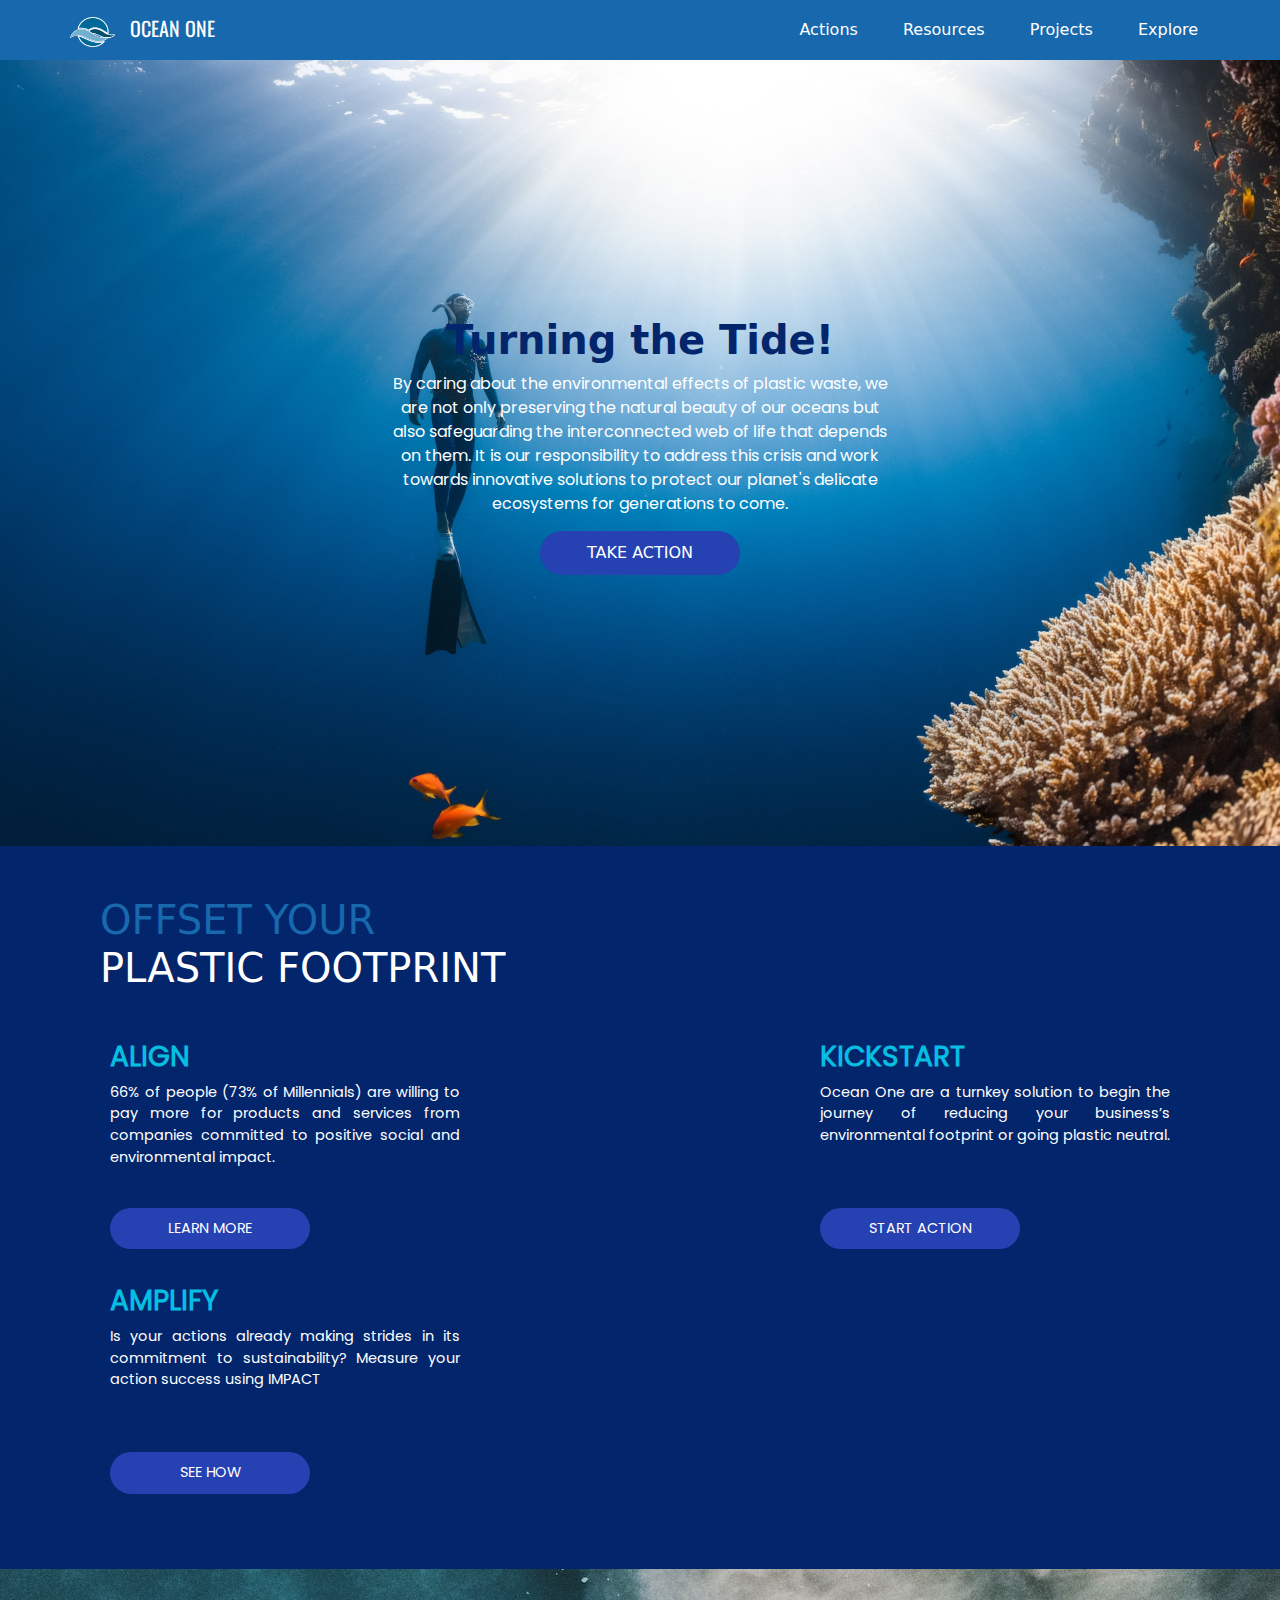
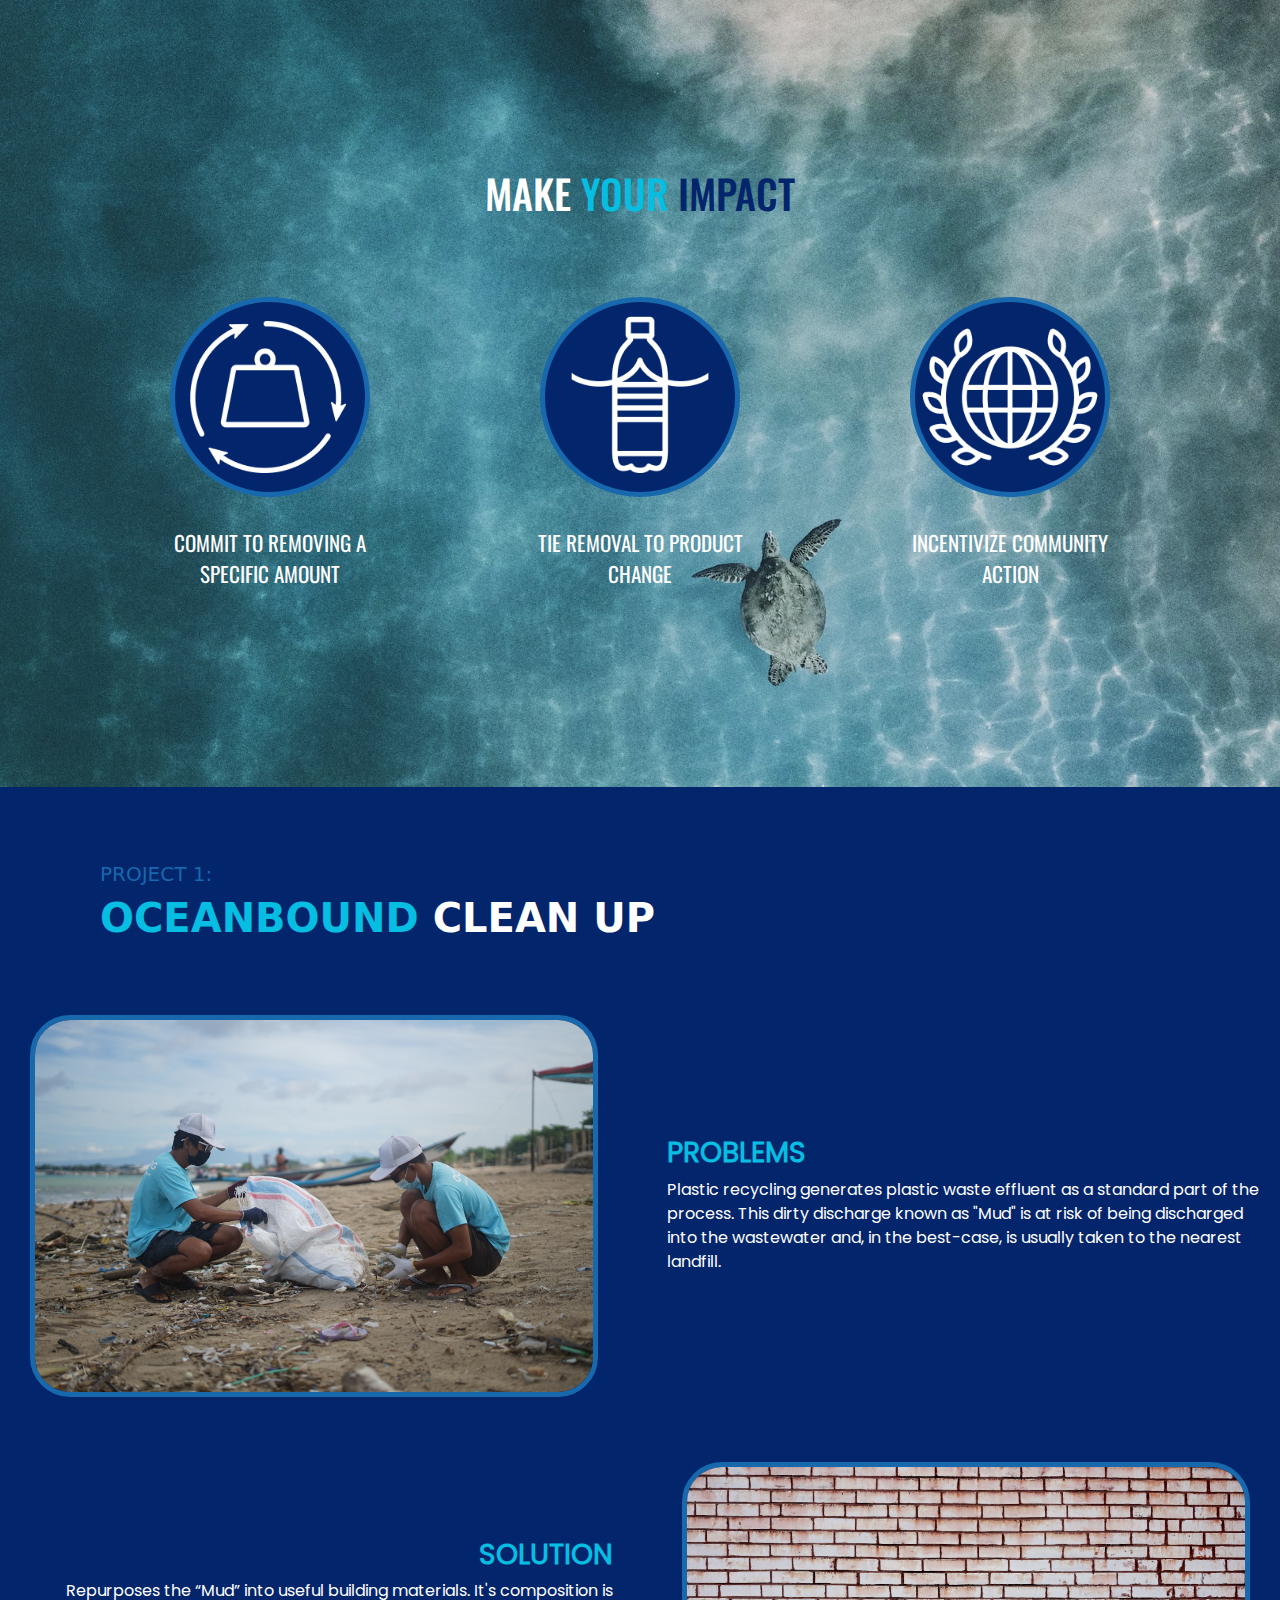
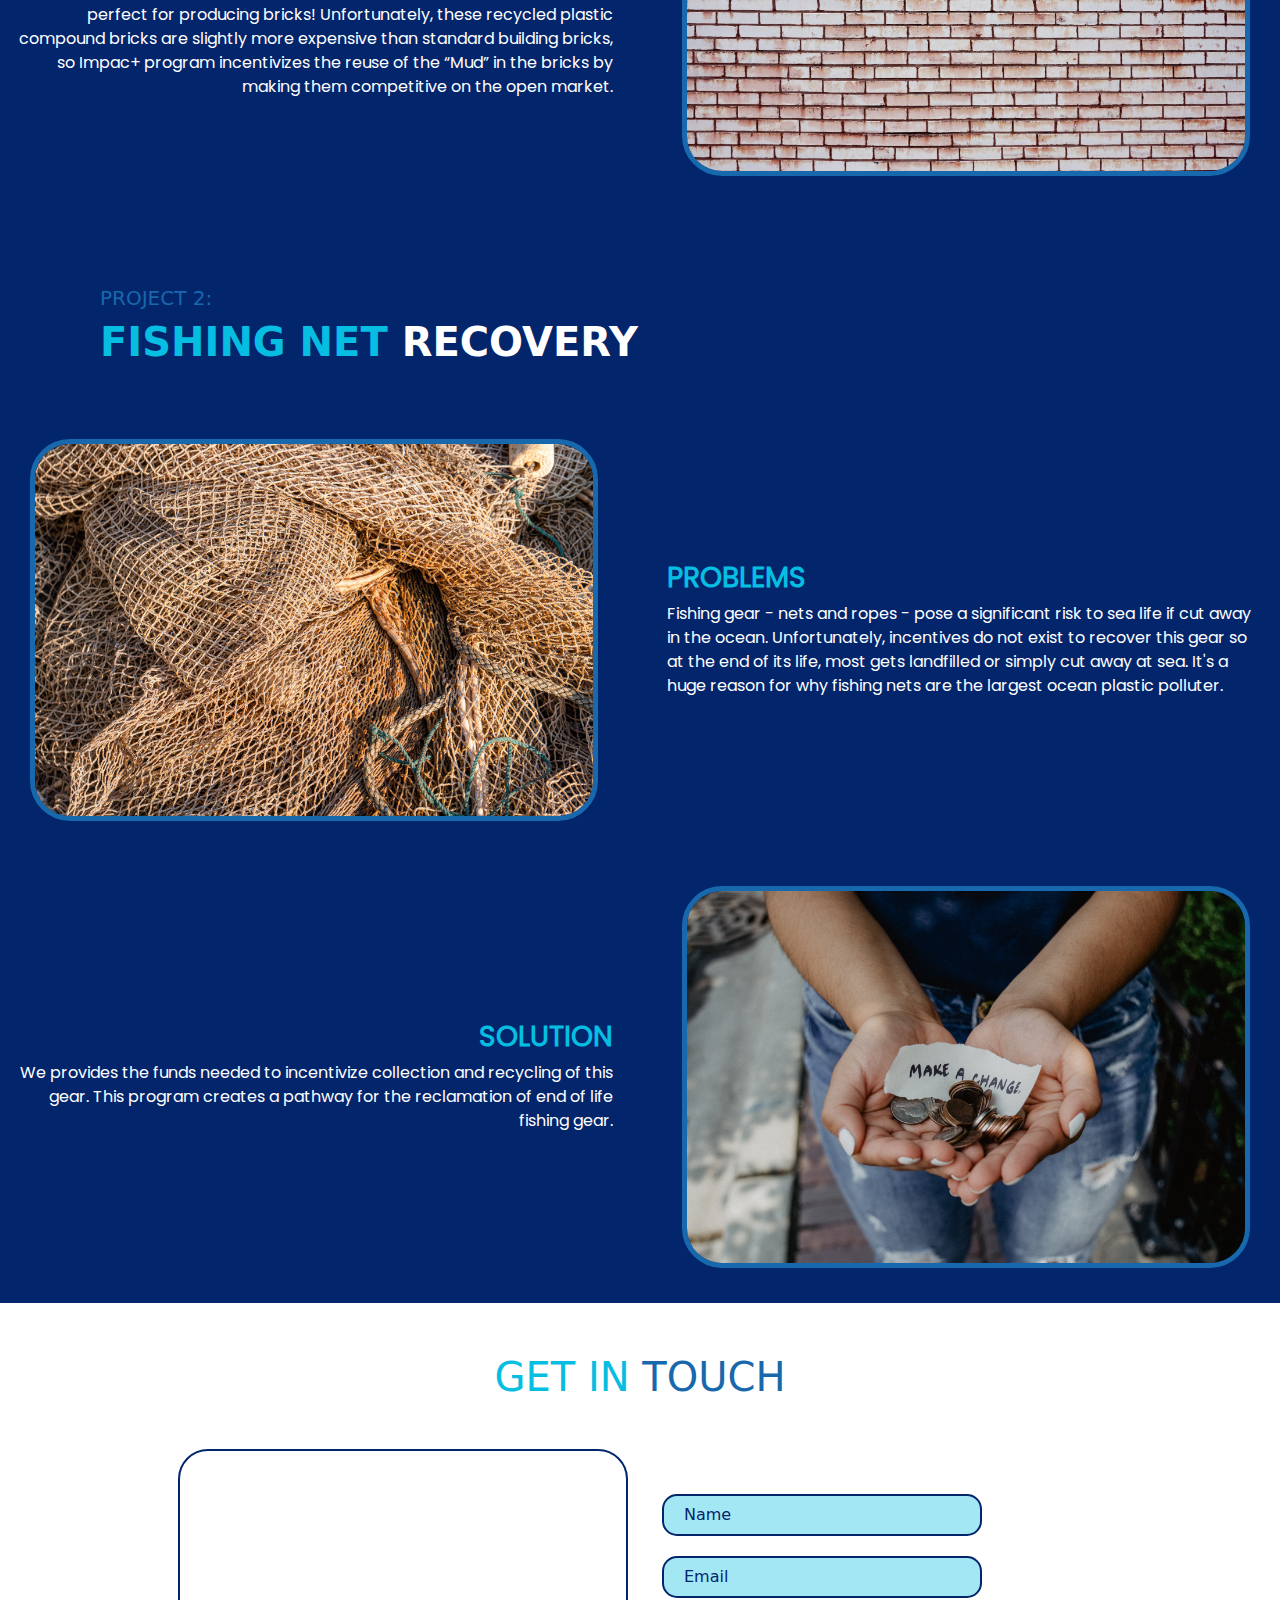
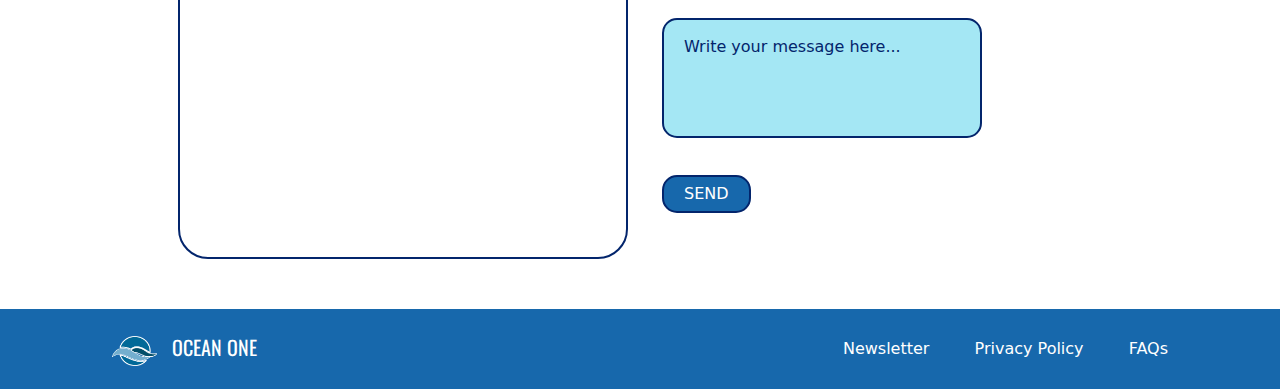
==== index.html @ 67caeda7 "ocean one" ====
<!DOCTYPE html>
<html lang="en">
<head>
    <meta charset="UTF-8">
    <meta http-equiv="X-UA-Compatible" content="IE=edge">
    <meta name="viewport" content="width=device-width, initial-scale=1.0">
    <link href="css/bootstrap.min.css" rel="stylesheet">
    <link href="style.css" rel="stylesheet">
    <title>Ocean One</title>
</head>
<body>
    <div class="navigation">
        <div class="row align-items-center">
            <div class="col-auto">
                <div class="logo">
                    <span id="webtitle"><img src="assets/g817.png" style="width: 45px; height: 30px; margin-right: 15px;">OCEAN ONE</span>
                </div>
            </div>
            <div class="col d-flex justify-content-end">
                <nav class="navbar navbar-expand-lg">
                    <div class="container-fluid">
                        <button class="navbar-toggler" type="button" data-bs-toggle="collapse" data-bs-target="#navbarNav" aria-controls="navbarNav" aria-expanded="false" aria-label="Toggle navigation">
                            <span class="navbar-toggler-icon"></span>
                        </button>
                        <div class="collapse navbar-collapse" id="navbarNav">
                            <ul class="navbar-nav">
                                <li><a href="#act">Actions</a></li>
                                <li><a href="#res">Resources</a></li>
                                <li><a href="#proj">Projects</a></li>
                                <li><a href="#expl">Explore</a></li>
                            </ul>
                        </div>
                    </div>
                </nav>
            </div>
        </div>
    </div>
    <div class="row">
        <div class="container">
            <div class="first-section">
                <!-- <img class="img-responsive" src="assets/beautiful-shot-sea-with-mountain-distance-clear-sky.jpg"> -->
                <div class="row align-items-center">
                    <h1>Turning the Tide!</h1>
                    <p>By caring about the environmental effects of plastic waste, we are not only preserving 
                        the natural beauty of our oceans but also safeguarding the interconnected web of life 
                        that depends on them. It is our responsibility to address this crisis and work towards 
                        innovative solutions to protect our planet's 
                        delicate ecosystems for generations to come.</p>
                    <button class="normal-button">TAKE ACTION</button>
                </div>
            </div>
        </div>
    </div>

    <div class="row" id="act">
        <div class="container">
            <div class="second-section">
                <div class="content-wrapper">
                    <div class="section-title">
                        <div class="row">
                            <h1><span id="text-blue">OFFSET YOUR</span><br>
                                PLASTIC FOOTPRINT</h1>
                        </div>
                    </div>
                    <div class="row">
                        <div class="second-section-wrapper">
                        <!-- 1 -->
                            <div class="second-section-content">
                                <h3>ALIGN</h3>
                                <p>66% of people (73% of Millennials) are willing to pay more for products and 
                                    services from companies committed to positive social and environmental impact.</p>
                                <button class="normal-button">LEARN MORE</button>
                            </div>
                        <!-- 2 -->
                            <div class="second-section-content">
                                <h3>KICKSTART</h3>
                                <p>Ocean One are a turnkey solution to begin the journey of reducing your business’s 
                                    environmental footprint or going plastic neutral.</p>
                                <button class="normal-button">START ACTION</button>
                            </div>
                        <!-- 3 -->
                            <div class="second-section-content">
                                <h3>AMPLIFY</h3>
                                <p>Is your actions already making strides in its commitment to sustainability? 
                                    Measure your action success using IMPACT</p>
                                <button class="normal-button">SEE HOW</button>
                            </div>
                        </div>
                    </div>
                </div>
            </div>
        </div>
    </div>
    
    <div class="row" id="res">
        <div class="container">
            <div class="third-section">
                <div class="content-wrapper">
                    <div class="section-title">
                        <h1 id="font-oswald">MAKE <span id="text-light-blue">YOUR</span> <span id="text-dark-blue">IMPACT</span></h1>
                        <!-- <h1 id="font-oswald">MAKE <span id="text-dark-blue">YOUR</span> IMPACT</h1> -->
                    </div>
                    <div class="third-section-wrapper">
                        <div class="third-section-content">
                            <div class="third-section-icon">
                                <img src="assets/HeroIcon_400x.webp" width="100%">
                            </div>
                            <p>COMMIT TO REMOVING A SPECIFIC AMOUNT</p>
                        </div>
                        <div class="third-section-content">
                            <div class="third-section-icon">
                                <img src="assets/HeroIcon_1_400x.webp" width="100%">
                            </div>
                            <p>TIE REMOVAL TO PRODUCT CHANGE</p>
                        </div>
                        <div class="third-section-content">
                            <div class="third-section-icon">
                                <img src="assets/HeroIcon_2_400x.webp" width="100%">
                            </div>
                            <p>INCENTIVIZE COMMUNITY ACTION</p>
                        </div>
                    </div>
                </div>
            </div>
        </div>
    </div>

    <div class="row" id="proj">
        <div class="container">
            <div class="forth-section">
                <div class="title">
                    <h5 id="text-blue">PROJECT 1:</h5>
                    <h1><span id="text-light-blue">OCEANBOUND</span> CLEAN UP</h1>
                </div>
                <div class="row align-items-center">
                    <div class="col-md">
                        <div class="img-wrapper">
                            <img class="img-fluid" id="rounded" src="assets/ocg-saving-the-ocean-xch7jXAaqqo-unsplash.jpg">
                        </div>
                    </div>
                    <div class="col-md">
                        <div class="content-align-left">
                            <h3 id="text-light-blue">PROBLEMS</h3>
                            <p>Plastic recycling generates plastic waste effluent as a standard part of the process. 
                                This dirty discharge known as "Mud" is at risk of being discharged into the wastewater 
                                and, in the best-case, is usually taken to the nearest landfill.</p>
                        </div>
                    </div>
                </div>
                <div class="row align-items-center">
                    <div class="col-md">
                        <div class="content-align-right">
                            <h3 id="text-light-blue">SOLUTION</h3>
                            <p>Repurposes the “Mud” into useful building materials. It's composition is perfect for 
                                producing bricks! Unfortunately, these recycled plastic compound bricks are slightly 
                                more expensive than standard building bricks, so Impac+ program incentivizes the reuse 
                                of the “Mud” in the bricks by making them competitive on the open market.</p>
                        </div>
                    </div>
                    <div class="col-md">
                        <div class="img-wrapper">
                            <img class="img-fluid" id="rounded" src="assets/jason-dent-CGpHX68OBPY-unsplash.jpg">
                        </div>
                    </div>
                </div>
            </div>
            <div class="forth-section">
                <div class="title">
                    <h5 id="text-blue">PROJECT 2:</h5>
                    <h1><span id="text-light-blue">FISHING NET</span> RECOVERY</h1>
                </div>
                <div class="row align-items-center">
                    <div class="col-md">
                        <div class="img-wrapper">
                            <img class="img-fluid" id="rounded" src="assets/burkhard-kaufhold-Sbx3VC3NX-A-unsplash.jpg">
                        </div>
                    </div>
                    <div class="col-md">
                        <div class="content-align-left">
                            <h3 id="text-light-blue">PROBLEMS</h3>
                            <p>Fishing gear - nets and ropes - pose a significant risk to sea life if cut away in the ocean. 
                                Unfortunately, incentives do not exist to recover this gear so at the end of its life, most 
                                gets landfilled or simply cut away at sea. It's a huge reason for why fishing nets are the 
                                largest ocean plastic polluter.</p>
                        </div>
                    </div>
                </div>
                <div class="row align-items-center">
                    <div class="col-md">
                        <div class="content-align-right">
                            <h3 id="text-light-blue">SOLUTION</h3>
                            <p>We provides the funds needed to incentivize collection and recycling of this gear. This program 
                                creates a pathway for the reclamation of end of life fishing gear.</p>
                        </div>
                    </div>
                    <div class="col-md">
                        <div class="img-wrapper">
                            <img class="img-fluid" id="rounded" src="assets/katt-yukawa-K0E6E0a0R3A-unsplash.jpg">
                        </div>
                    </div>
                </div>
            </div>
        </div>
    </div>

    <div class="row" id="expl">
        <div class="container">
            <div class="fifth-section">
                <h1 class="text-center" id="text-light-blue">GET IN <span id="text-blue">TOUCH</span></h1>
                <div class="row align-items-center">
                    <div class="col-md-6 d-flex justify-content-end">
                        <div style="padding-top: 40px; max-width: 100%; overflow: hidden; color:red; width: 450px; height: 450px;">
                            <div id="display-google-map" style="height: 100%; width: 100%; max-width: 100%;">
                                <iframe style="height: 100%; width:100%; border: 2px solid #03256c;border-radius: 30px;" 
                                    frameborder="0" src="https://www.google.com/maps/embed/v1/place?q=Sekolah+Vokasi+UGM,
                                    +Jalan+Persatuan,+Blimbing+Sari,+Caturtunggal,+Sleman+Regency,+Special+Region+of+
                                    Yogyakarta,+Indonesia&key=AIzaSyBFw0Qbyq9zTFTd-tUY6dZWTgaQzuU17R8">
                                </iframe>
                            </div>
                        </div>
                    </div>
                    <div class="col-md-6 align-self-center d-flex justify-content-start">
                        <form class="form-wrapper">
                            <input type="text" placeholder="Name"><br>
                            <input type="email" placeholder="Email"><br>
                            <textarea placeholder="Write your message here..."></textarea><br>
                            <input type="button" class="submit-button" value="SEND">
                        </form>
                    </div>
                </div>
            </div>
        </div>
    </div>

    <footer class="footer">
        <div class="row align-items-center">
            <div class="col">
                <div class="container-fluid">
                    <span id="webtitle"><img src="assets/g817.png" style="width: 45px; height: 30px; margin-right: 15px;">OCEAN ONE</span>
                </div>
            </div>
            <div class="col d-flex justify-content-end">
                <nav class="navbar">
                    <div class="container-fluid">
                        <ul class="navbar-nav">
                            <li><a href="#">Newsletter</a></li>
                            <li><a href="#">Privacy Policy</a></li>
                            <li><a href="#">FAQs</a></li>
                        </ul>
                    </div>
                </nav>
            </div>
        </div>
    </footer>
</body>
</html>
---- style.css ----
body {
    /* padding: 0 10px; */
    margin: 0;
    /* font-size: 100%; */
}
.logo {
    padding: 10px 50px 10px 0;
}
@font-face {
    font-family: oswald;
    src: url(assets/Oswald-VariableFont_wght.ttf);
}
@font-face {
    font-family: poppins;
    src: url(assets/Poppins-Regular.ttf);
}
#font-oswald {
    font-family: oswald;
}
#webtitle {
    margin-left: 20px;
    font-size: 20px;
    font-family: oswald;
}
nav.menus {
    float: right;
    position: sticky;
    top: 0;
}
/* nav.menus ul {
    margin: 0;
    padding: 0;
} */
.navigation {
    background-color: #1768ac;
    color: #fff;
    padding: 0 50px;
}
nav ul.navbar-nav {
    /* margin: -15px; */
    margin: 0;
    padding: 0;
    display: inline-block;
}
nav ul.navbar-nav li {
    display: inline-block;
    list-style: none;
}
nav ul.navbar-nav li a {
    display: block;
    margin: 0;
    padding: 10px 20px;
    text-decoration: none;
    color: #fff;
}
nav ul.navbar-nav li a:hover, nav ul.navbar-nav li a:focus {
    text-decoration: none;
    background-color: #fff;
    color: #03256c;
}
.first-section {
    background-image: url(assets/neom-pyThxd4x8Tk-unsplash.jpg);
    background-repeat: no-repeat;
    background-size: cover;
    background-position: center;
    padding: 20% 30%;
    margin: 0;
    /* text-align: center; */
    color: #fff;
    /* height: 100vh; */
    /* overflow: visible; */
}
.first-section p {
    text-align: center;
    margin: auto 0;
    font-family: poppins;
}
.first-section h1 {
    color: #03256c;
    font-weight: bolder;
    text-align: center;
}
button.normal-button {
    /* position: absolute; */
    padding: 10px 15px;
    margin: 15px auto;
    width: 200px;
    border: none;
    border-radius: 30px;
    background-color: #2541b2;
    /* color: #06bee1; */
    color: #fff;
}
button.normal-button:hover {
    border: 1px solid #1768ac;
    padding: 9px 14px;
    background-color: #fff;
    color: #1768ac;
}
.content-wrapper {
    padding: 50px 100px;
    /* background-color: #06bee1; */
    /* background-color: #1768ac; */
    /* display: flex; */
    /* justify-content: space-around; */
}
.second-section {
    background-color: #03256c;
    color: #fff;
    /* height: 100vh; */
}
.second-section-wrapper {
    display: flex;
    justify-content: space-between;
    flex-wrap: wrap;
}
.second-section-content {
    /* border: 10px solid black; */
    max-width: 350px;
    text-align: justify;
    margin: 10px;
    font-family: poppins;
    font-size: 14.5px;
    /* padding: 10px; */
}
.second-section-content p {
    min-height: 95px;
    max-height: 120px;
}
.second-section h3 {
    font-weight: bold;
    text-align: left;
    color: #06bee1;
}
.section-title {
    margin-bottom: 30px;
}
.third-section {
    background-image: url(assets/mitch-meyers-YQD1Xljt4xo-unsplash.jpg);
    background-repeat: no-repeat;
    background-size: cover;
    background-position: center;
    padding: 150px 0;
    /* padding: 200px 30%; */
    /* text-align: center; */
    color: #fff;
    /* height: 100vh; */
}
.third-section-wrapper {
    display: flex;
    justify-content: center;
    flex-wrap: wrap;
    gap: 20px 100px;
}
.third-section .section-title h1 {
    margin: 0 auto;
    text-align: center;
}
#text-light-blue {
    color: #06bee1;
}
#text-blue {
    color: #1768ac;
}
#text-dark-blue {
    color: #03256c;
}
.third-section-icon {
    background-color: #03256c;
    border-radius: 50%;
    border: 5px solid #1768ac;
    width: 200px;
    height: 200px;
    margin: 30px auto;
    text-align: center;
}
.third-section-content {
    /* border: 5px solid black; */
    width: 250px;
    height: 250px;
    text-align: center;
    margin: 20px 10px 70px;
    font-size: 21px;
    font-family: oswald;
}
.forth-section {
    background-color: #03256c;
    color: #fff;
    height: fit-content;
    display: flex;
    flex-direction: column;
    gap: 50px 0;
    padding: 60px 0 20px;
}
.forth-section .title {
    margin: 15px 100px 15px;
}
.forth-section .title h1 {
    font-weight: bold;
}
.forth-section .content-align-left {
    /* border: 5px solid red; */
    text-align: left;
    margin: 0 15px;
    font-family: poppins;
    /* margin: 0 30px 0 15px; */
    /* max-width: 500px; */
}
.forth-section .content-align-right {
    /* border: 5px solid red; */
    text-align: right;
    margin: 0 15px;
    font-family: poppins;
    /* margin: 0 15px 0 30px; */
    /* max-width: 500px; */
}
.forth-section .content-align-left h3, .forth-section .content-align-right h3 {
    font-weight: bold;
}
.forth-section .row-wrapper {
    background-color: black;
    display: flex;
    justify-content: center;
    align-items: center;
    align-content: center;
    flex-wrap: wrap;
    padding: 0 50px;
}
.forth-section .img-wrapper {
    /* border: 5px solid red; */
    margin: 0 30px 15px;
}
.forth-section .img-wrapper #rounded {
    border-radius: 40px;
    border: 5px solid #1768ac;
}
.fifth-section {
    background-color: #fff;
    height: fit-content;
    padding: 50px;
}
.fifth-section form.form-wrapper {
    margin-top: 50px;
    max-width: 300px;
}
.fifth-section form.form-wrapper input[type=text],
.fifth-section form.form-wrapper input[type=email] {
    width: 320px;
    margin: 10px;
    padding: 7px 20px;
    border-radius: 15px;
    border: 2px solid #03256c;
    background-color: #06bce15d;
}
::placeholder {
    color: #03256c;
}
.fifth-section form.form-wrapper textarea {
    width: 320px;
    height: 120px;
    margin: 10px;
    padding: 15px 20px;
    border-radius: 15px;
    border: 2px solid #03256c;
    background-color: #06bce15d;
    resize: none;
}
.fifth-section form.form-wrapper input[type=button].submit-button {
    margin: 20px 10px;
    padding: 5px 20px;
    border-radius: 15px;
    border: 2px solid #03256c;
    background-color: #1768ac;
    color: #fff;
}
.fifth-section form.form-wrapper input[type=button].submit-button:hover {
    background-color: #03256c;
    color: #fff;
}
#display-google-map img{
    margin-top: 25px;
    max-height: none;
    max-width: none!important;
    background: none!important;
}
footer.footer {
    background-color: #1768ac;
    color: #fff;
    padding: 10px 80px;
    /* padding-left: 50px; */
}
@media screen and (max-width: 800px) {
    .first-section {
        color: #03256c;
    }
    .first-section p {
        /* background-image: linear-gradient(#03256c, #fff, #fff);
        -webkit-background-clip: text;
                background-clip: text;
        -webkit-text-fill-color: transparent; */
        background-color: #ffffff50;
        border-radius: 10px;
        border: 2px solid #03256c;
        padding: 5px;
    }
}
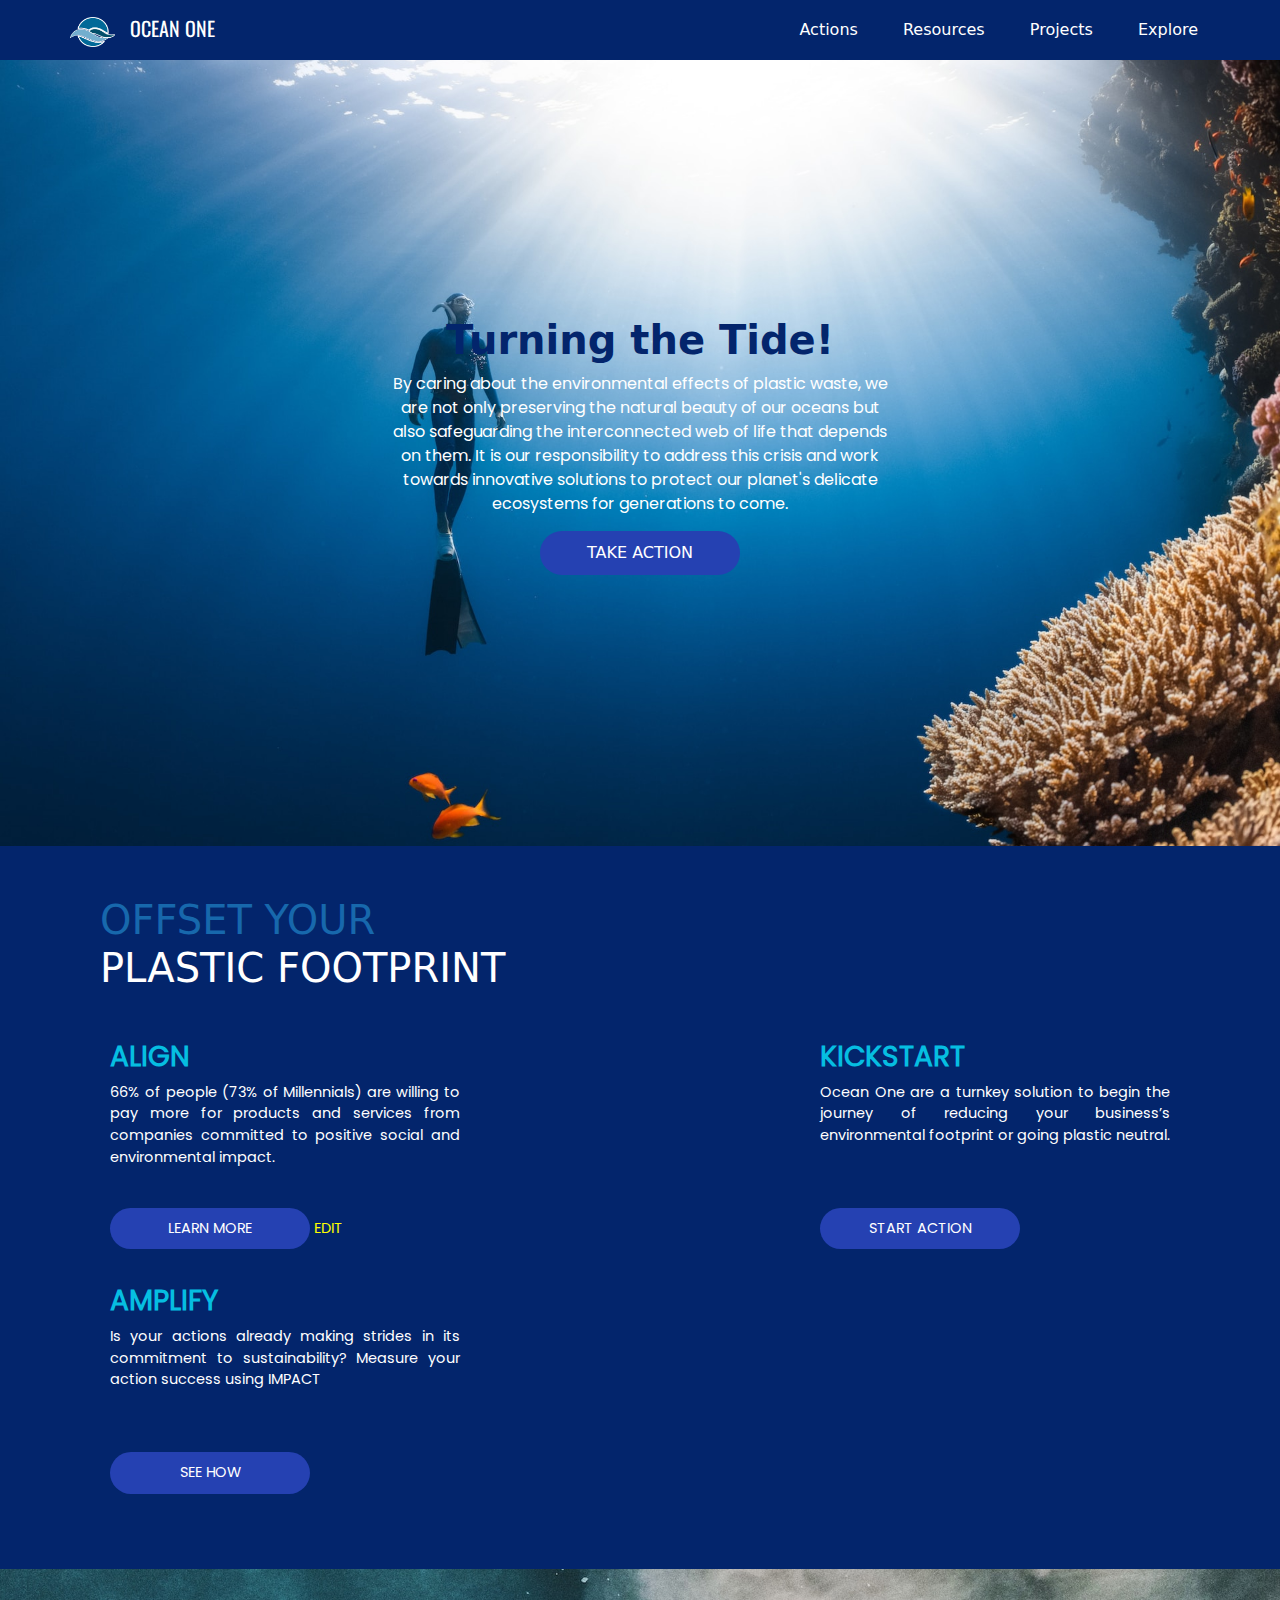
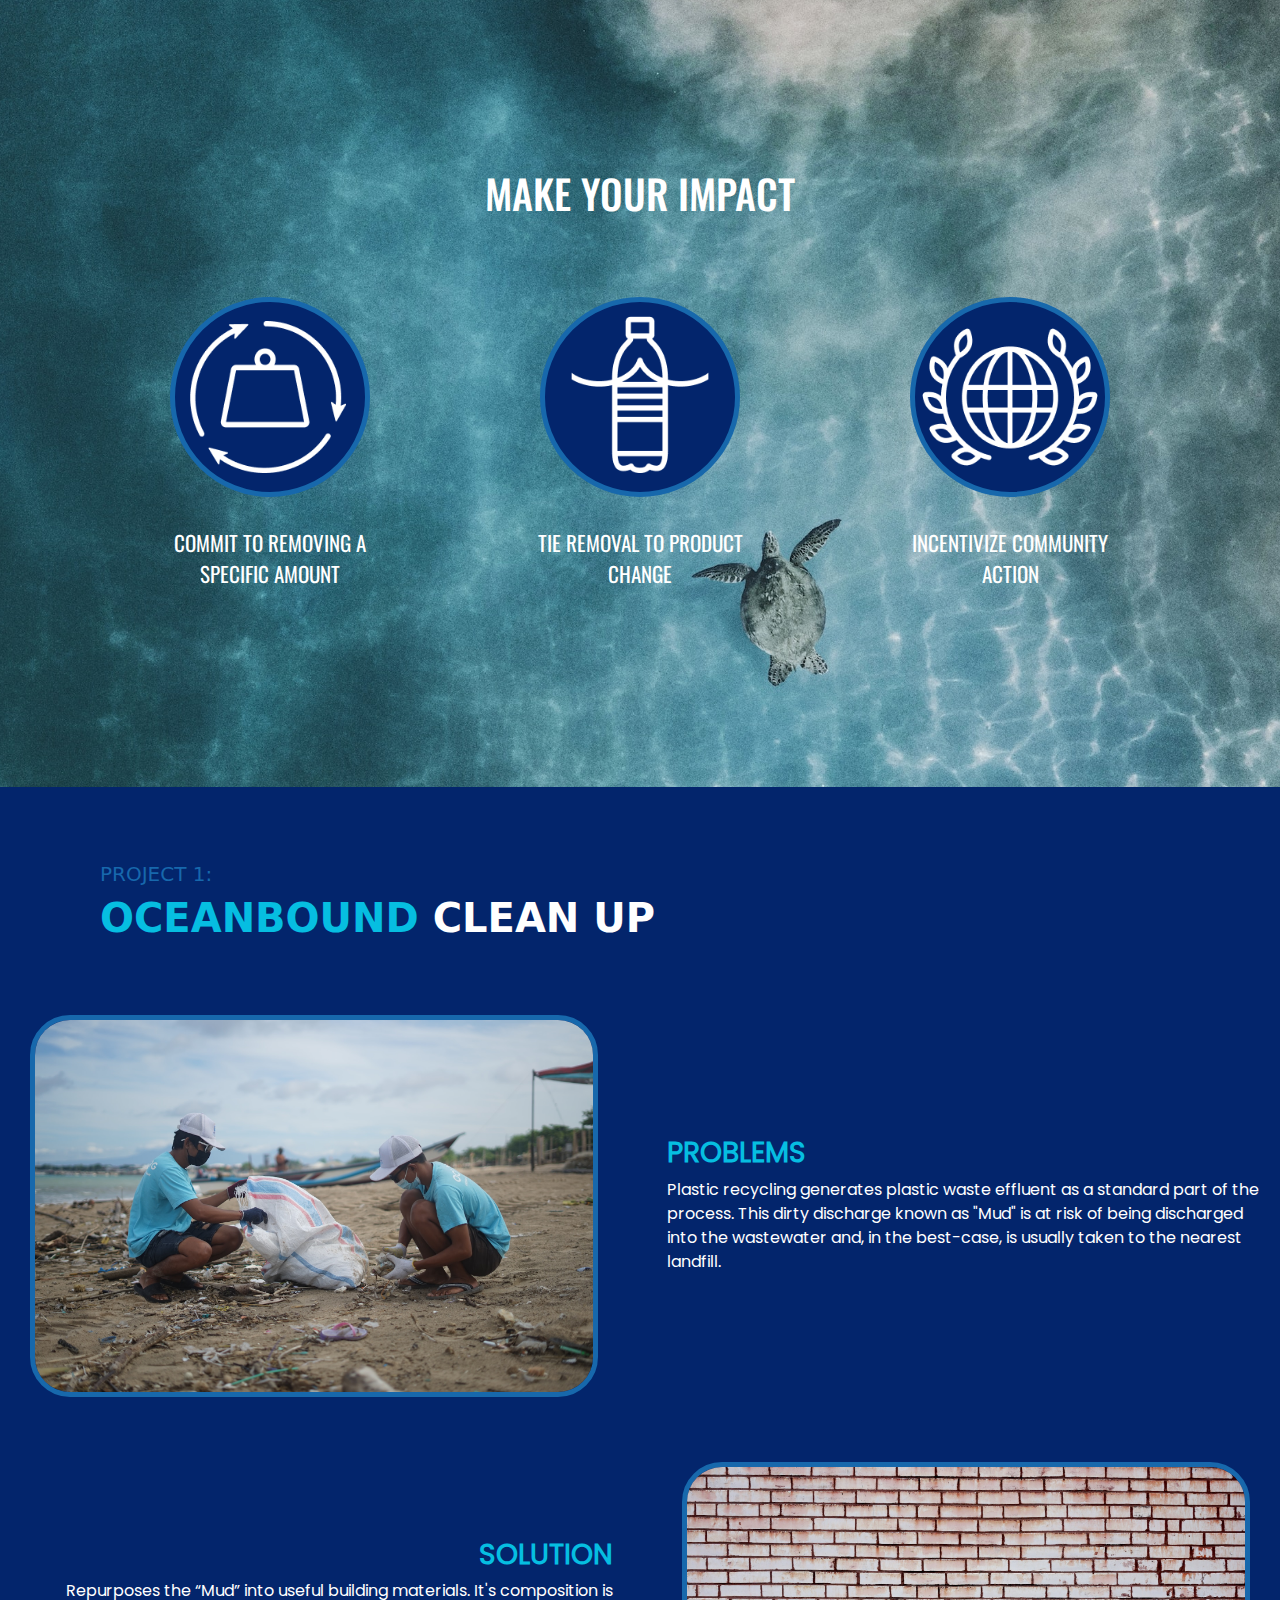
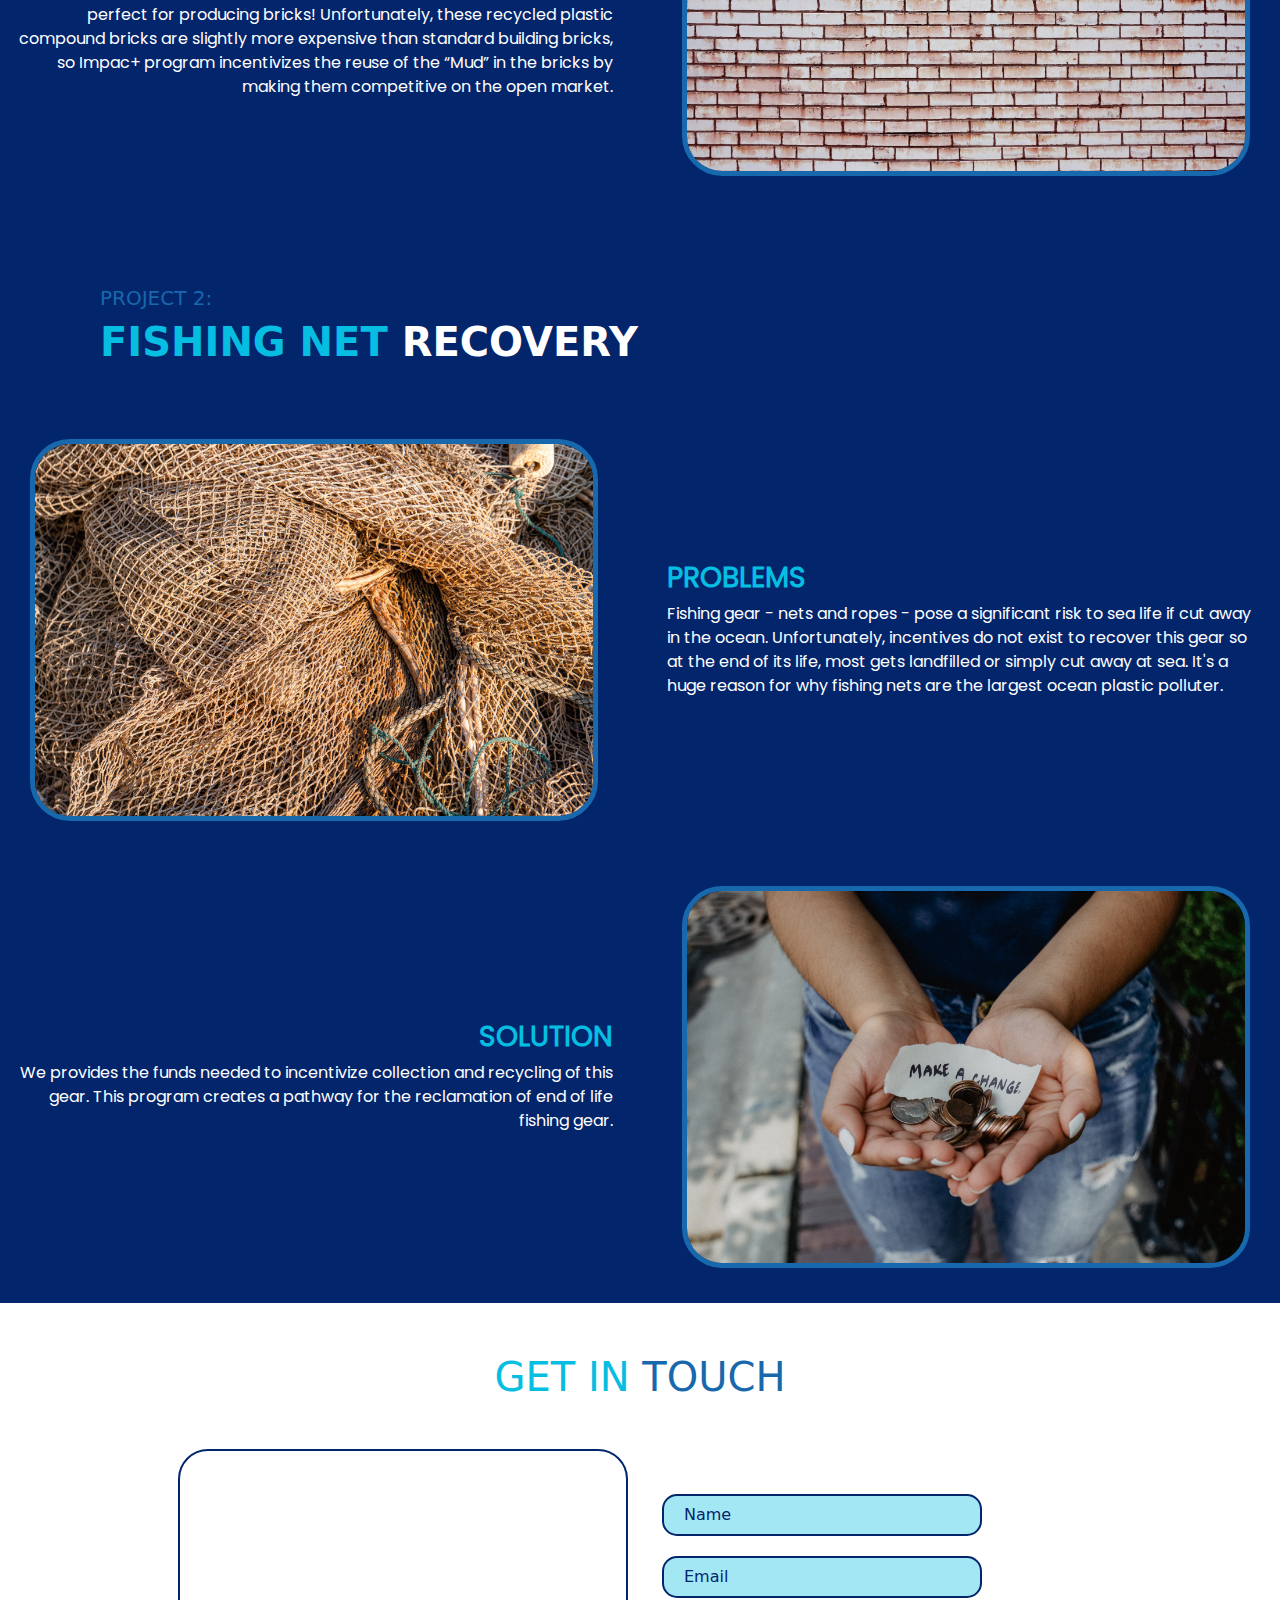
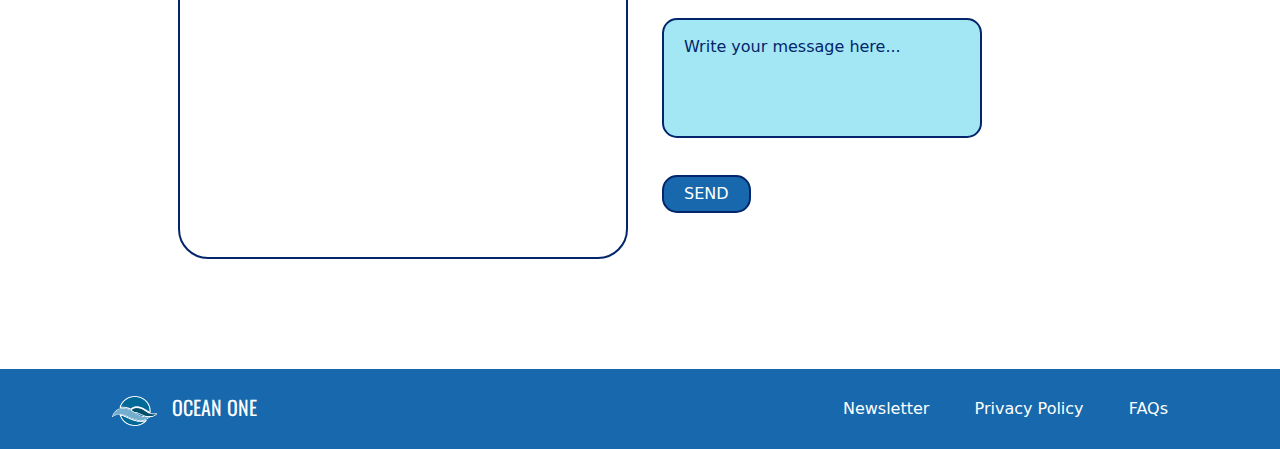
==== commit 25be811a: "add javascript" ====
--- a/index.html
+++ b/index.html
@@ -7,6 +7,7 @@
     <link href="css/bootstrap.min.css" rel="stylesheet">
     <link href="style.css" rel="stylesheet">
     <title>Ocean One</title>
+    <script type="text/javascript" src="test.js"></script>
 </head>
 <body>
     <div class="navigation">
@@ -46,7 +47,7 @@
                         that depends on them. It is our responsibility to address this crisis and work towards 
                         innovative solutions to protect our planet's 
                         delicate ecosystems for generations to come.</p>
-                    <button class="normal-button">TAKE ACTION</button>
+                    <button class="normal-button" onclick="alert('Lets take action for our ocean!')">TAKE ACTION</button>
                 </div>
             </div>
         </div>
@@ -67,14 +68,19 @@
                         <!-- 1 -->
                             <div class="second-section-content">
                                 <h3>ALIGN</h3>
-                                <p>66% of people (73% of Millennials) are willing to pay more for products and 
-                                    services from companies committed to positive social and environmental impact.</p>
+                                <p id="s2-align-content">66% of people (73% of Millennials) are willing to pay more for products and 
+                                    services from companies committed to positive social and environmental impact.
+                                </p>
+                                <!-- <textarea rows="0" cols="0"></textarea> -->
                                 <button class="normal-button">LEARN MORE</button>
+                                <a style="color: yellow;" onclick="edit_content()">
+                                    EDIT
+                                </a>
                             </div>
                         <!-- 2 -->
                             <div class="second-section-content">
                                 <h3>KICKSTART</h3>
-                                <p>Ocean One are a turnkey solution to begin the journey of reducing your business’s 
+                                <p id="s2-kickstart-content">Ocean One are a turnkey solution to begin the journey of reducing your business’s 
                                     environmental footprint or going plastic neutral.</p>
                                 <button class="normal-button">START ACTION</button>
                             </div>
@@ -85,6 +91,8 @@
                                     Measure your action success using IMPACT</p>
                                 <button class="normal-button">SEE HOW</button>
                             </div>
+                            <script>
+                            </script>
                         </div>
                     </div>
                 </div>
@@ -97,7 +105,7 @@
             <div class="third-section">
                 <div class="content-wrapper">
                     <div class="section-title">
-                        <h1 id="font-oswald">MAKE <span id="text-light-blue">YOUR</span> <span id="text-dark-blue">IMPACT</span></h1>
+                        <h1 id="font-oswald">MAKE YOUR IMPACT</h1>
                         <!-- <h1 id="font-oswald">MAKE <span id="text-dark-blue">YOUR</span> IMPACT</h1> -->
                     </div>
                     <div class="third-section-wrapper">
@@ -221,12 +229,16 @@
                     </div>
                     <div class="col-md-6 align-self-center d-flex justify-content-start">
                         <form class="form-wrapper">
-                            <input type="text" placeholder="Name"><br>
-                            <input type="email" placeholder="Email"><br>
-                            <textarea placeholder="Write your message here..."></textarea><br>
-                            <input type="button" class="submit-button" value="SEND">
+                            <input type="text" id="form-name" placeholder="Name"><br>
+                            <input type="email" id="form-email" placeholder="Email"><br>
+                            <textarea id="form-msg" placeholder="Write your message here..."></textarea><br>
+                            <input type="button" class="submit-button" value="SEND"
+                             onclick="send_response()">
                         </form>
                     </div>
+                </div>
+                <div class="row justify-content-center">
+                    <div id="response-output" class="col-10"></div>
                 </div>
             </div>
         </div>
--- a/style.css
+++ b/style.css
@@ -32,7 +32,7 @@
     padding: 0;
 } */
 .navigation {
-    background-color: #1768ac;
+    background-color: #03256c;
     color: #fff;
     padding: 0 50px;
 }
@@ -276,6 +276,17 @@
 .fifth-section form.form-wrapper input[type=button].submit-button:hover {
     background-color: #03256c;
     color: #fff;
+}
+.fifth-section #response-output {
+    padding: 30px 0;
+    font-family: poppins;
+}
+.fifth-section #response-output h3 {
+    color: #03256c;
+    font-weight: bold;
+}
+.fifth-section #response-output p {
+    margin: 0 20px;
 }
 #display-google-map img{
     margin-top: 25px;
